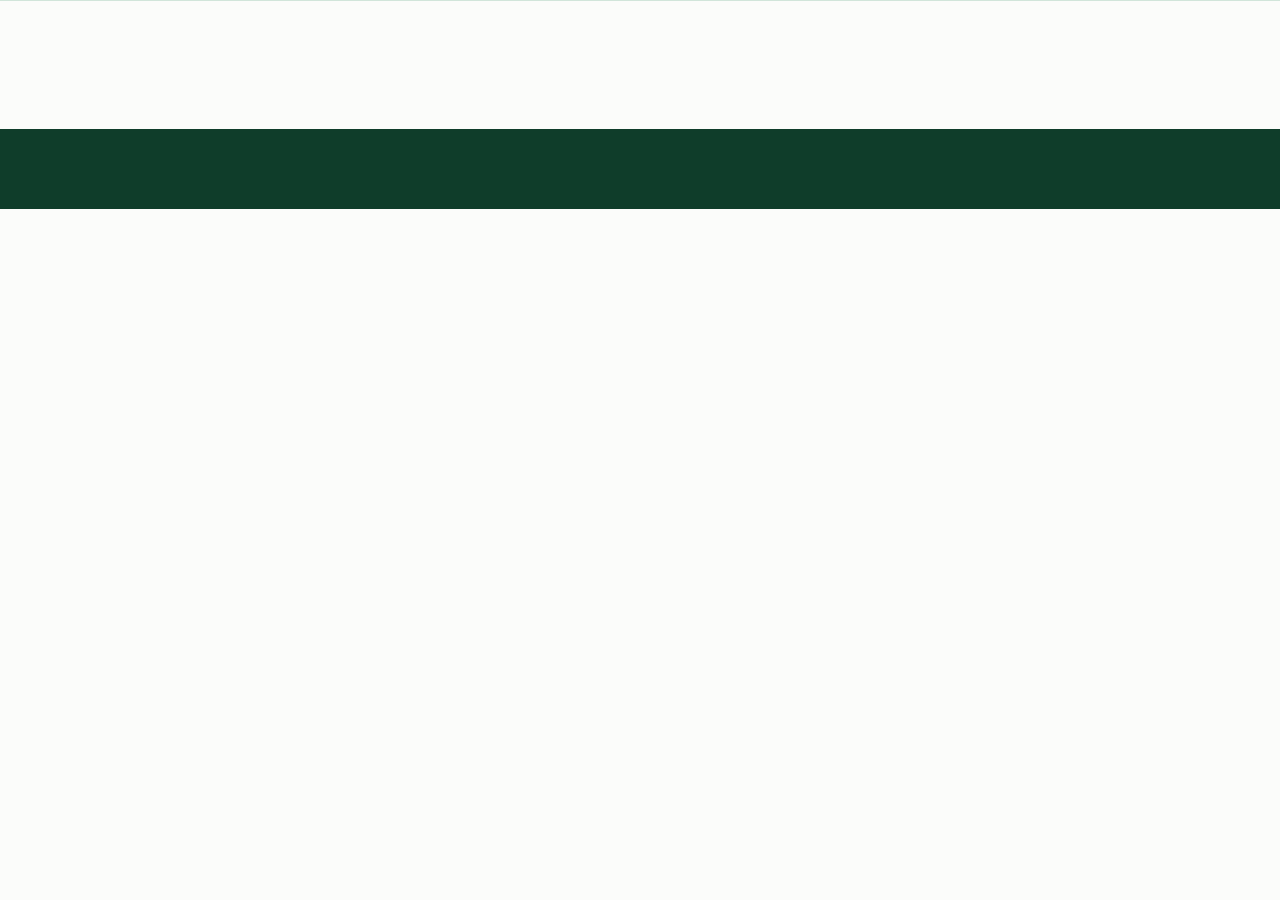
==== about.html @ fba76904 "Add files via upload" ====
<!doctype html><html lang="id"><head><meta charset="utf-8"><meta name="viewport" content="width=device-width,initial-scale=1"><meta name="theme-color" content="#0f3d2a"><link rel="preconnect" href="https://fonts.googleapis.com"><link rel="preconnect" href="https://fonts.gstatic.com" crossorigin><link rel="stylesheet" href="https://fonts.googleapis.com/css2?family=Bricolage+Grotesque:wght@600;800&family=Source+Sans+3:wght@400;600;700&display=swap"><link rel="stylesheet" href="style.css"><title>Profil | LAZ SM Peduli</title></head><body data-page="about"><header id="hdr"></header>
<main class="page"><div class="wrap"><div id="profile"></div></div></main>
<footer id="ftr"></footer><script src="app.js"></script></body></html>
---- style.css ----
:root{--forest:#0f3d2a;--leaf:#2e8b57;--sun:#f4b942;--fh:"Bricolage Grotesque";--fb:"Source Sans 3";--root:16px;--paper:#fbfcfa;--mut:#5b6e63;--ink:color-mix(in srgb,var(--forest) 55%,#000);--mist:color-mix(in srgb,var(--leaf) 12%,#fff);--line:color-mix(in srgb,var(--leaf) 22%,#fff);--soft:color-mix(in srgb,var(--forest) 18%,#fff)}
html{font-size:var(--root)}
*{box-sizing:border-box}html{scroll-behavior:smooth}
body{margin:0;font:1.0625rem/1.6 var(--fb),system-ui,sans-serif;color:var(--ink);background:var(--paper)}
h1,h2,h3,.brand,.num{font-family:var(--fh),var(--fb),system-ui,sans-serif;line-height:1.1;margin:0}
a{color:inherit}a:focus-visible,button:focus-visible{outline:3px solid var(--sun);outline-offset:3px}
.wrap{max-width:1080px;margin:0 auto;padding:0 20px}
header{position:sticky;top:0;z-index:5;background:var(--paper);border-bottom:1px solid var(--line)}
.bar{display:flex;align-items:center;gap:20px;height:64px}
.brand{display:flex;align-items:center;gap:10px;font-weight:700;font-size:1.2rem;text-decoration:none;margin-right:auto}
.mark{width:22px;height:22px;background:var(--leaf);border-radius:50% 50% 50% 0;transform:rotate(-45deg)}
nav{display:flex;gap:18px}nav a{text-decoration:none;color:var(--mut);font-weight:600}
nav a:hover,nav a[aria-current]{color:var(--forest)}nav a[aria-current]{border-bottom:2px solid var(--leaf)}
.btn{display:inline-block;background:var(--sun);color:var(--forest);font-weight:700;padding:14px 26px;border-radius:999px;text-decoration:none;transition:transform .15s}
.btn:hover{transform:translateY(-2px)}.btn.small{padding:8px 18px;font-size:.95rem}
.hero{background:var(--forest);color:#fff;padding:64px 0 56px}
.hero .wrap{display:grid;grid-template-columns:1.1fr 1fr;gap:48px;align-items:center}
.hero h1{font-size:clamp(2rem,5vw,3.2rem);font-weight:700}
.hero p{color:var(--soft);max-width:46ch;margin:18px 0 28px}
.show{background:color-mix(in srgb,var(--forest) 75%,#000);border:1px solid color-mix(in srgb,var(--forest) 70%,#fff);border-radius:20px;padding:36px 28px 22px;min-height:260px;display:flex;flex-direction:column}
#slides{flex:1;position:relative;min-height:150px}
.slide{position:absolute;inset:0;opacity:0;visibility:hidden;transition:opacity .5s,visibility .5s;display:flex;flex-direction:column;justify-content:center}
.slide.on{opacity:1;visibility:visible}
.num{font-size:clamp(2.4rem,6vw,3.6rem);font-weight:800;color:var(--sun);font-variant-numeric:tabular-nums}
.lbl{color:var(--soft);margin-top:8px;font-size:1.1rem}
#dots{display:flex;gap:8px}#dots button{width:28px;height:6px;border:0;border-radius:4px;background:color-mix(in srgb,var(--forest) 60%,#fff);cursor:pointer;padding:0}
#dots button[aria-current=true]{background:var(--sun)}
section.s{padding:64px 0}section.alt{background:var(--mist)}
h2{font-size:clamp(1.6rem,3.5vw,2.2rem);margin-bottom:28px}
.steps{display:grid;grid-template-columns:repeat(3,1fr);gap:24px;list-style:none;padding:0;margin:0;counter-reset:s}
.steps li{counter-increment:s;padding-top:14px;border-top:3px solid var(--leaf)}
.steps li::before{content:counter(s);font:700 1.6rem var(--fh),sans-serif;color:var(--leaf);display:block}
.steps b{display:block;font-size:1.1rem}
.grid{display:grid;grid-template-columns:repeat(auto-fill,minmax(280px,1fr));gap:24px}
.card{background:#fff;border:1px solid var(--line);border-radius:14px;overflow:hidden}
.card img,.ph{width:100%;aspect-ratio:16/10;object-fit:cover;display:block;background:var(--mist)}
.cb{padding:18px}.cb time{color:var(--mut);font-size:.9rem}.cb h3{font-size:1.2rem;margin:6px 0 8px}.cb p{margin:0;color:var(--mut)}
.empty{grid-column:1/-1;background:#fff;border:1px dashed var(--leaf);border-radius:14px;padding:28px;color:var(--mut)}
.page{padding:56px 0 72px}.page h1{font-size:clamp(2rem,5vw,2.8rem);margin-bottom:12px}
.lead{color:var(--mut);max-width:60ch;margin-bottom:36px}
.blk{background:#fff;border:1px solid var(--line);border-radius:14px;padding:24px;margin-bottom:18px;max-width:720px}
.blk h2{font-size:1.3rem;margin-bottom:8px}.blk p{margin:0;color:var(--mut)}
footer{background:var(--forest);color:var(--soft);padding:40px 0}.foot{display:flex;flex-wrap:wrap;gap:24px 56px;justify-content:space-between}
.foot p{margin:0}.foot strong{color:#fff}.mut{color:color-mix(in srgb,var(--forest) 40%,#fff)}code{background:var(--mist);padding:1px 6px;border-radius:4px}
@media(max-width:760px){.hero .wrap,.steps{grid-template-columns:1fr}nav{gap:12px}.hero{padding:40px 0}}
@media(prefers-reduced-motion:reduce){*{transition:none!important;scroll-behavior:auto}}

a.card{display:block;text-decoration:none;color:inherit}a.card:hover h3{color:var(--leaf)}
.art{max-width:720px}.art time{color:var(--mut)}.art h1{margin:6px 0 20px}.art img{width:100%;border-radius:14px;margin:0 0 24px}
.art p{margin:0 0 1.1em}.back{display:inline-block;margin-bottom:20px;color:var(--leaf);font-weight:600;text-decoration:none}.art .src{color:var(--mut);font-size:.95rem}

.logo{height:38px;width:auto;display:block}
.art .src a{color:var(--leaf);font-weight:600}
#profile h1{margin-bottom:24px}#profile .lead{margin-top:-10px}.blk p+p{margin-top:.8em}
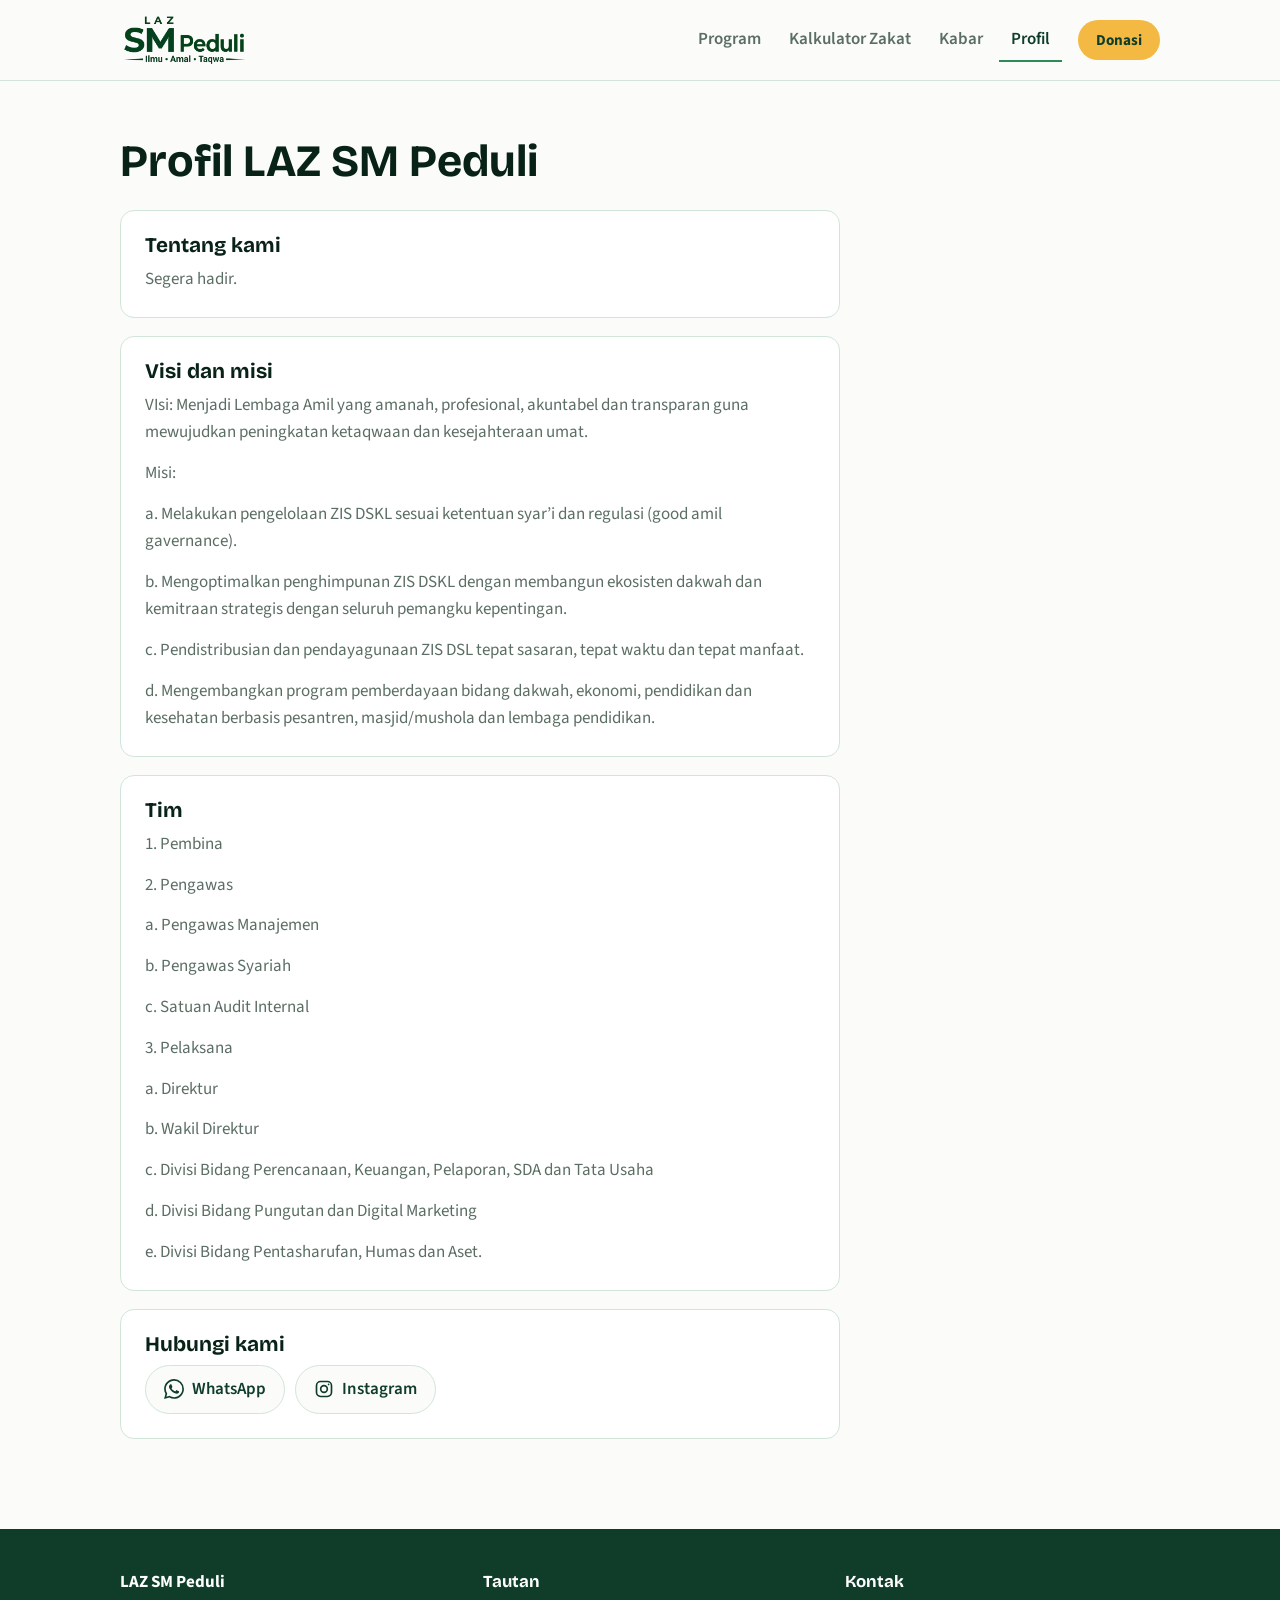
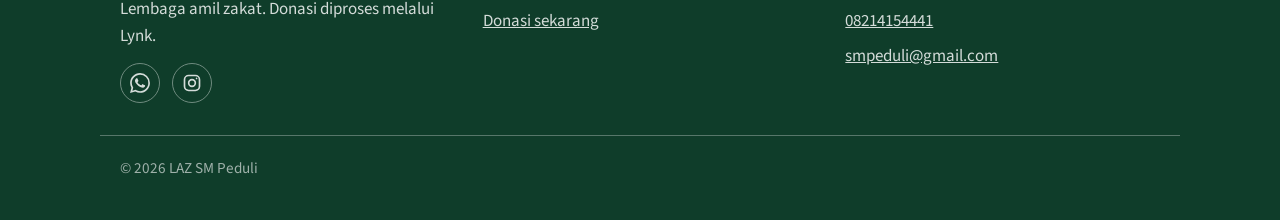
==== commit 7d7594f1: "Add files via upload" ====
--- a/about.html
+++ b/about.html
@@ -1,3 +1,3 @@
-<!doctype html><html lang="id"><head><meta charset="utf-8"><meta name="viewport" content="width=device-width,initial-scale=1"><meta name="theme-color" content="#0f3d2a"><link rel="preconnect" href="https://fonts.googleapis.com"><link rel="preconnect" href="https://fonts.gstatic.com" crossorigin><link rel="stylesheet" href="https://fonts.googleapis.com/css2?family=Bricolage+Grotesque:wght@600;800&family=Source+Sans+3:wght@400;600;700&display=swap"><link rel="stylesheet" href="style.css"><title>Profil | LAZ SM Peduli</title></head><body data-page="about"><header id="hdr"></header>
+<!doctype html><html lang="id"><head><meta charset="utf-8"><link rel="icon" type="image/png" href="/img/favicon.png"><link rel="apple-touch-icon" href="/img/favicon.png"><meta name="viewport" content="width=device-width,initial-scale=1"><meta name="theme-color" content="#0f3d2a"><link rel="preconnect" href="https://fonts.googleapis.com"><link rel="preconnect" href="https://fonts.gstatic.com" crossorigin><link rel="stylesheet" href="https://fonts.googleapis.com/css2?family=Bricolage+Grotesque:wght@600;800&family=Source+Sans+3:wght@400;600;700&display=swap"><link rel="stylesheet" href="style.css"><title>Profil | LAZ SM Peduli</title></head><body data-page="about"><header id="hdr"></header>
 <main class="page"><div class="wrap"><div id="profile"></div></div></main>
 <footer id="ftr"></footer><script src="app.js"></script></body></html>
--- a/style.css
+++ b/style.css
@@ -4,13 +4,11 @@
 body{margin:0;font:1.0625rem/1.6 var(--fb),system-ui,sans-serif;color:var(--ink);background:var(--paper)}
 h1,h2,h3,.brand,.num{font-family:var(--fh),var(--fb),system-ui,sans-serif;line-height:1.1;margin:0}
 a{color:inherit}a:focus-visible,button:focus-visible{outline:3px solid var(--sun);outline-offset:3px}
-.wrap{max-width:1080px;margin:0 auto;padding:0 20px}
+.wrap{max-width:var(--wrap,1080px);margin:0 auto;padding:0 20px}
 header{position:sticky;top:0;z-index:5;background:var(--paper);border-bottom:1px solid var(--line)}
-.bar{display:flex;align-items:center;gap:20px;height:64px}
+.bar{display:flex;align-items:center;gap:16px;min-height:calc(var(--logo-h,56px) + 24px)}
 .brand{display:flex;align-items:center;gap:10px;font-weight:700;font-size:1.2rem;text-decoration:none;margin-right:auto}
 .mark{width:22px;height:22px;background:var(--leaf);border-radius:50% 50% 50% 0;transform:rotate(-45deg)}
-nav{display:flex;gap:18px}nav a{text-decoration:none;color:var(--mut);font-weight:600}
-nav a:hover,nav a[aria-current]{color:var(--forest)}nav a[aria-current]{border-bottom:2px solid var(--leaf)}
 .btn{display:inline-block;background:var(--sun);color:var(--forest);font-weight:700;padding:14px 26px;border-radius:999px;text-decoration:none;transition:transform .15s}
 .btn:hover{transform:translateY(-2px)}.btn.small{padding:8px 18px;font-size:.95rem}
 .hero{background:var(--forest);color:#fff;padding:64px 0 56px}
@@ -40,15 +38,86 @@
 .lead{color:var(--mut);max-width:60ch;margin-bottom:36px}
 .blk{background:#fff;border:1px solid var(--line);border-radius:14px;padding:24px;margin-bottom:18px;max-width:720px}
 .blk h2{font-size:1.3rem;margin-bottom:8px}.blk p{margin:0;color:var(--mut)}
-footer{background:var(--forest);color:var(--soft);padding:40px 0}.foot{display:flex;flex-wrap:wrap;gap:24px 56px;justify-content:space-between}
+footer{background:var(--forest);color:var(--soft);padding:40px 0}.foot{display:grid;grid-template-columns:repeat(auto-fit,minmax(220px,1fr));gap:32px 48px}
 .foot p{margin:0}.foot strong{color:#fff}.mut{color:color-mix(in srgb,var(--forest) 40%,#fff)}code{background:var(--mist);padding:1px 6px;border-radius:4px}
-@media(max-width:760px){.hero .wrap,.steps{grid-template-columns:1fr}nav{gap:12px}.hero{padding:40px 0}}
+@media(max-width:760px){.hero .wrap,.steps{grid-template-columns:1fr}.hero{padding:40px 0}}
 @media(prefers-reduced-motion:reduce){*{transition:none!important;scroll-behavior:auto}}
 
 a.card{display:block;text-decoration:none;color:inherit}a.card:hover h3{color:var(--leaf)}
 .art{max-width:720px}.art time{color:var(--mut)}.art h1{margin:6px 0 20px}.art img{width:100%;border-radius:14px;margin:0 0 24px}
 .art p{margin:0 0 1.1em}.back{display:inline-block;margin-bottom:20px;color:var(--leaf);font-weight:600;text-decoration:none}.art .src{color:var(--mut);font-size:.95rem}
 
-.logo{height:38px;width:auto;display:block}
+.logo{height:var(--logo-h,56px);width:auto;max-width:60vw;display:block}
 .art .src a{color:var(--leaf);font-weight:600}
 #profile h1{margin-bottom:24px}#profile .lead{margin-top:-10px}.blk p+p{margin-top:.8em}
+.soc{display:flex;flex-wrap:wrap;gap:10px;margin-top:6px}.soc a{display:inline-flex;align-items:center;gap:8px;padding:10px 18px;border:1px solid var(--line);border-radius:999px;background:var(--paper);text-decoration:none;font-weight:600;color:var(--forest)}.soc a:hover{border-color:var(--leaf);color:var(--leaf)}.soc svg{width:20px;height:20px;flex:none}
+nav ul{list-style:none;margin:0;padding:0;display:flex;gap:4px;align-items:center}nav li{position:relative}
+nav a,nav .dd>button{font:inherit;font-weight:600;color:var(--mut);background:none;border:0;padding:8px 12px;cursor:pointer;text-decoration:none;display:inline-flex;gap:4px;align-items:center;border-radius:8px}
+nav a:hover,nav .dd>button:hover,nav a[aria-current]{color:var(--forest)}nav a[aria-current]{box-shadow:inset 0 -2px 0 var(--leaf);border-radius:0}
+.chev{flex:none;display:block;width:16px;height:16px;transition:transform .15s}.dd.open .chev{transform:rotate(180deg)}
+nav .sub{position:absolute;top:100%;left:0;min-width:210px;background:#fff;border:1px solid var(--line);border-radius:12px;padding:6px;box-shadow:0 12px 30px rgba(0,0,0,.12);display:none;flex-direction:column;align-items:stretch;gap:0;z-index:10}
+nav .sub a{display:block;white-space:nowrap;border-radius:8px;box-shadow:none;padding:10px 12px}nav .sub a:hover{background:var(--mist)}
+.dd.open>.sub{display:flex}@media(hover:hover) and (min-width:961px){.dd:hover>.sub{display:flex}}
+.burger{display:none;width:44px;height:44px;border:1px solid var(--line);border-radius:10px;background:none;cursor:pointer;flex-direction:column;align-items:center;justify-content:center;gap:5px;padding:0}
+.burger span{width:20px;height:2px;background:var(--forest);display:block}
+@media(max-width:960px){.burger{display:flex}.logo{height:min(var(--logo-h,56px),52px)}.bar{min-height:calc(min(var(--logo-h,56px),52px) + 20px)}
+nav{display:none;position:absolute;left:0;right:0;top:100%;background:var(--paper);border-bottom:1px solid var(--line);padding:8px 20px 16px;max-height:75vh;overflow:auto}
+header.menu-open nav{display:block}nav ul{flex-direction:column;align-items:stretch;gap:0}nav a,nav .dd>button{width:100%;padding:13px 6px;justify-content:space-between;border-radius:0}
+nav a[aria-current]{box-shadow:none;color:var(--leaf)}nav .sub{position:static;box-shadow:none;border:0;border-left:2px solid var(--line);border-radius:0;margin-left:8px;padding:0}}
+.fsoc{display:flex;gap:12px;margin-top:12px}.fsoc a{width:40px;height:40px;border-radius:50%;border:1px solid color-mix(in srgb,var(--forest) 60%,#fff);display:grid;place-items:center;color:#fff}
+.fsoc a:hover{background:var(--sun);color:var(--forest);border-color:var(--sun)}.fsoc svg{width:20px;height:20px}
+.fcol p{margin:0 0 .6em}.fcol h4{margin:0 0 12px;color:#fff;font-family:var(--fh),var(--fb),sans-serif;font-size:1.05rem}
+.fcol ul{list-style:none;margin:0;padding:0;display:grid;gap:8px}.fcol li{white-space:pre-line}.fcol a{color:var(--soft)}.fcol a:hover{color:var(--sun)}
+.fbot{margin-top:32px;padding-top:20px;border-top:1px solid color-mix(in srgb,var(--forest) 70%,#fff);color:color-mix(in srgb,var(--forest) 40%,#fff);font-size:.95rem}
+.progs{display:grid;grid-template-columns:repeat(auto-fit,minmax(220px,1fr));gap:36px 32px}
+.pitem{position:relative;display:block;text-decoration:none;color:inherit}
+.phead{position:relative;display:flex;align-items:center;gap:10px;padding-left:0;font:700 1.7rem var(--fh),sans-serif;color:var(--leaf)}.phead img{height:44px;width:auto}
+.pdesc{display:block;margin-top:8px;color:var(--mut)}.pmore{display:inline-block;margin-top:14px;color:var(--leaf);font-weight:700}.pitem:hover .pmore{text-decoration:underline}
+.chips{display:flex;flex-wrap:wrap;gap:10px;margin:0 0 8px}.chips a{padding:8px 18px;border:1px solid var(--line);border-radius:999px;text-decoration:none;font-weight:600;color:var(--forest);background:#fff}.chips a:hover{border-color:var(--leaf);color:var(--leaf)}
+.psec{padding-top:40px;scroll-margin-top:calc(var(--logo-h,56px) + 40px)}.psec h2{margin-bottom:6px}.pdesc2{margin:0 0 20px;color:var(--mut);max-width:60ch}.pgrid .cb h3{margin:0}
+
+/* Kalkulator zakat */
+#kz h1{font-size:clamp(2rem,5vw,2.8rem);margin-bottom:12px}
+#kz .kcard{background:#fff;border:1px solid var(--line);border-radius:20px;padding:24px;max-width:860px;box-shadow:0 8px 30px rgba(15,61,42,.08)}
+#kz .tabs{display:flex;gap:8px;flex-wrap:wrap;margin-bottom:16px}
+#kz .tab{border:1px solid var(--line);background:var(--mist);color:var(--ink);padding:10px 18px;border-radius:999px;font:inherit;font-weight:600;cursor:pointer}
+#kz .tab[aria-selected=true]{background:var(--forest);color:#fff;border-color:var(--forest)}
+#kz .tab.g[aria-selected=true]{background:var(--leaf);border-color:var(--leaf)}
+#kz .ksub .tab{padding:7px 14px;font-size:.92rem}
+#kz .desc{color:var(--mut);margin:0 0 18px}
+#kz .kgrid{display:grid;grid-template-columns:1fr 1fr;gap:14px}
+@media(max-width:640px){#kz .kgrid{grid-template-columns:1fr}#kz .kcard{padding:18px}}
+#kz label{display:block;font-weight:600;font-size:.95rem;margin-bottom:4px}
+#kz .hint{font-weight:400;color:var(--mut);font-size:.82rem;display:block}
+#kz .inp{display:flex;align-items:center;border:1px solid var(--line);border-radius:12px;background:#fff;overflow:hidden}
+#kz .inp:focus-within{outline:3px solid var(--sun)}
+#kz .inp span{padding:0 12px;color:var(--mut);background:var(--mist);align-self:stretch;display:flex;align-items:center;font-size:.9rem}
+#kz .inp input{border:0;flex:1;min-width:0;padding:12px;font:inherit;outline:0;background:transparent}
+#kz .full{grid-column:1/-1}
+#kz .check{display:flex;gap:10px;align-items:flex-start;background:var(--mist);padding:12px 14px;border-radius:12px;cursor:pointer}
+#kz .check input{width:20px;height:20px;margin-top:2px;accent-color:var(--leaf)}
+#kz .methods{margin-bottom:6px;display:flex;gap:8px;flex-wrap:wrap}
+#kz .methods label{display:flex;gap:8px;align-items:center;border:1px solid var(--line);padding:9px 14px;border-radius:12px;margin:0;cursor:pointer}
+#kz .methods input{accent-color:var(--leaf)}
+#kz .actions{display:flex;gap:10px;margin-top:20px;flex-wrap:wrap}
+#kz .kbtn{display:inline-block;background:var(--sun);color:var(--forest);font-weight:700;padding:13px 26px;border-radius:999px;border:0;font:inherit;font-weight:700;cursor:pointer;text-decoration:none}
+#kz .kbtn.ghost{background:transparent;border:1px solid var(--line);color:var(--ink)}
+#kz .res{margin-top:22px;border-radius:18px;background:var(--forest);color:#fff;padding:22px}
+#kz .st{display:inline-block;font-size:.85rem;font-weight:700;padding:4px 12px;border-radius:999px;background:var(--sun);color:var(--forest)}
+#kz .st.no{background:#fff}
+#kz .rows{margin:14px 0 0;display:grid;gap:6px}
+#kz .row{display:flex;justify-content:space-between;gap:12px;border-bottom:1px solid color-mix(in srgb,var(--forest) 70%,#fff);padding-bottom:6px;font-size:.95rem}
+#kz .row b{font-variant-numeric:tabular-nums;text-align:right}
+#kz .big{font-family:var(--fh),var(--fb),sans-serif;font-size:clamp(2rem,6vw,2.8rem);font-weight:800;color:var(--sun);font-variant-numeric:tabular-nums;margin-top:12px}
+#kz .msg{margin:6px 0 0;color:#cfe3d7;font-size:.95rem}
+#kz .copy{margin-top:14px;background:var(--sun);color:var(--forest);border:0;font:inherit;font-weight:700;padding:10px 20px;border-radius:999px;cursor:pointer}
+#kz .doa{margin-top:18px;background:var(--mist);border:1px solid var(--line);border-radius:18px;padding:20px;text-align:center}
+#kz .doa h3{font-size:1.05rem;margin-bottom:10px}
+#kz .ar{font-family:"Amiri",serif;font-size:1.9rem;line-height:2.1;direction:rtl;margin:6px 0}
+#kz .lat{font-style:italic;color:var(--mut);margin:0}
+#kz .kart{margin:4px 0 14px;font-size:.95rem}
+#kz .knisab,#kz .kfoot{color:var(--mut);font-size:.88rem;max-width:860px;margin:18px 0 0}
+.zlink{display:inline-block;margin-top:10px;font-weight:700;color:var(--leaf)}
+
+/* Kartu program: gambar persegi 1:1 seperti di Lynk */
+.pgrid .card img,.pgrid .card .ph{aspect-ratio:1/1}
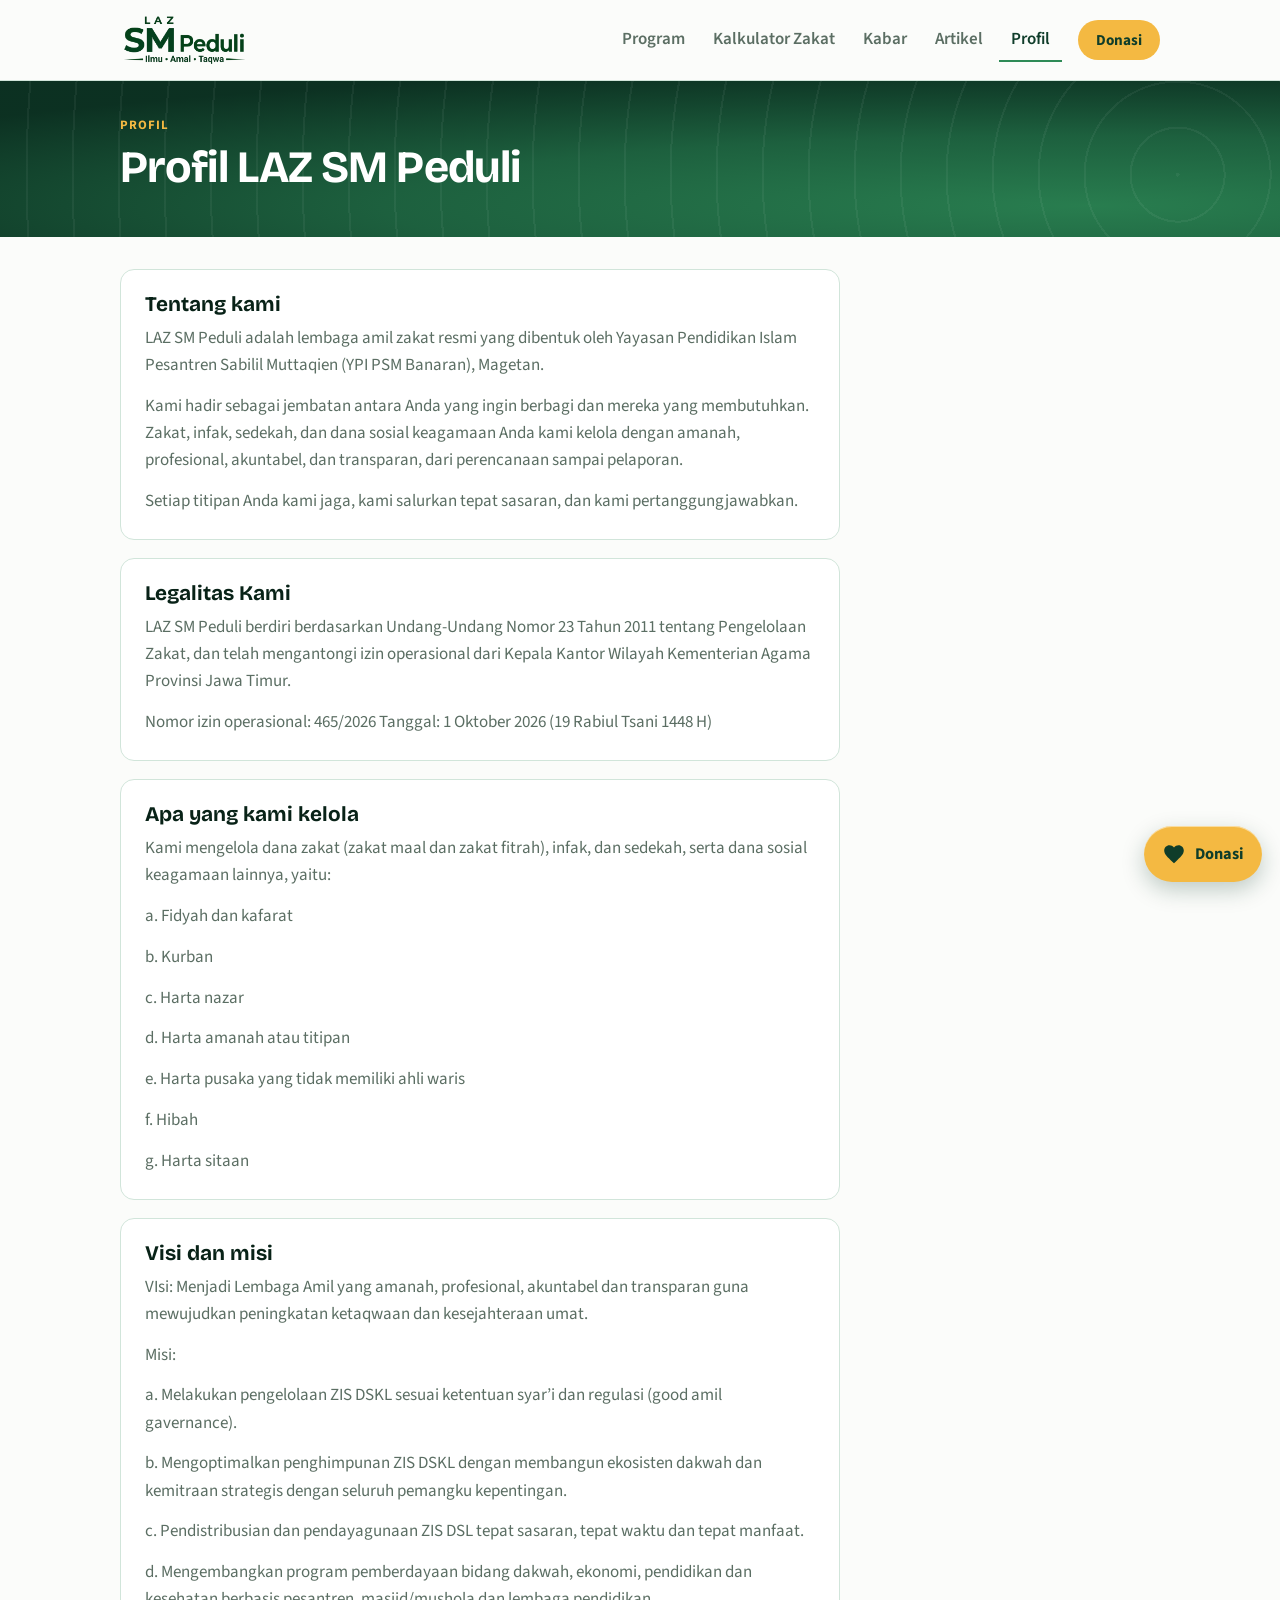
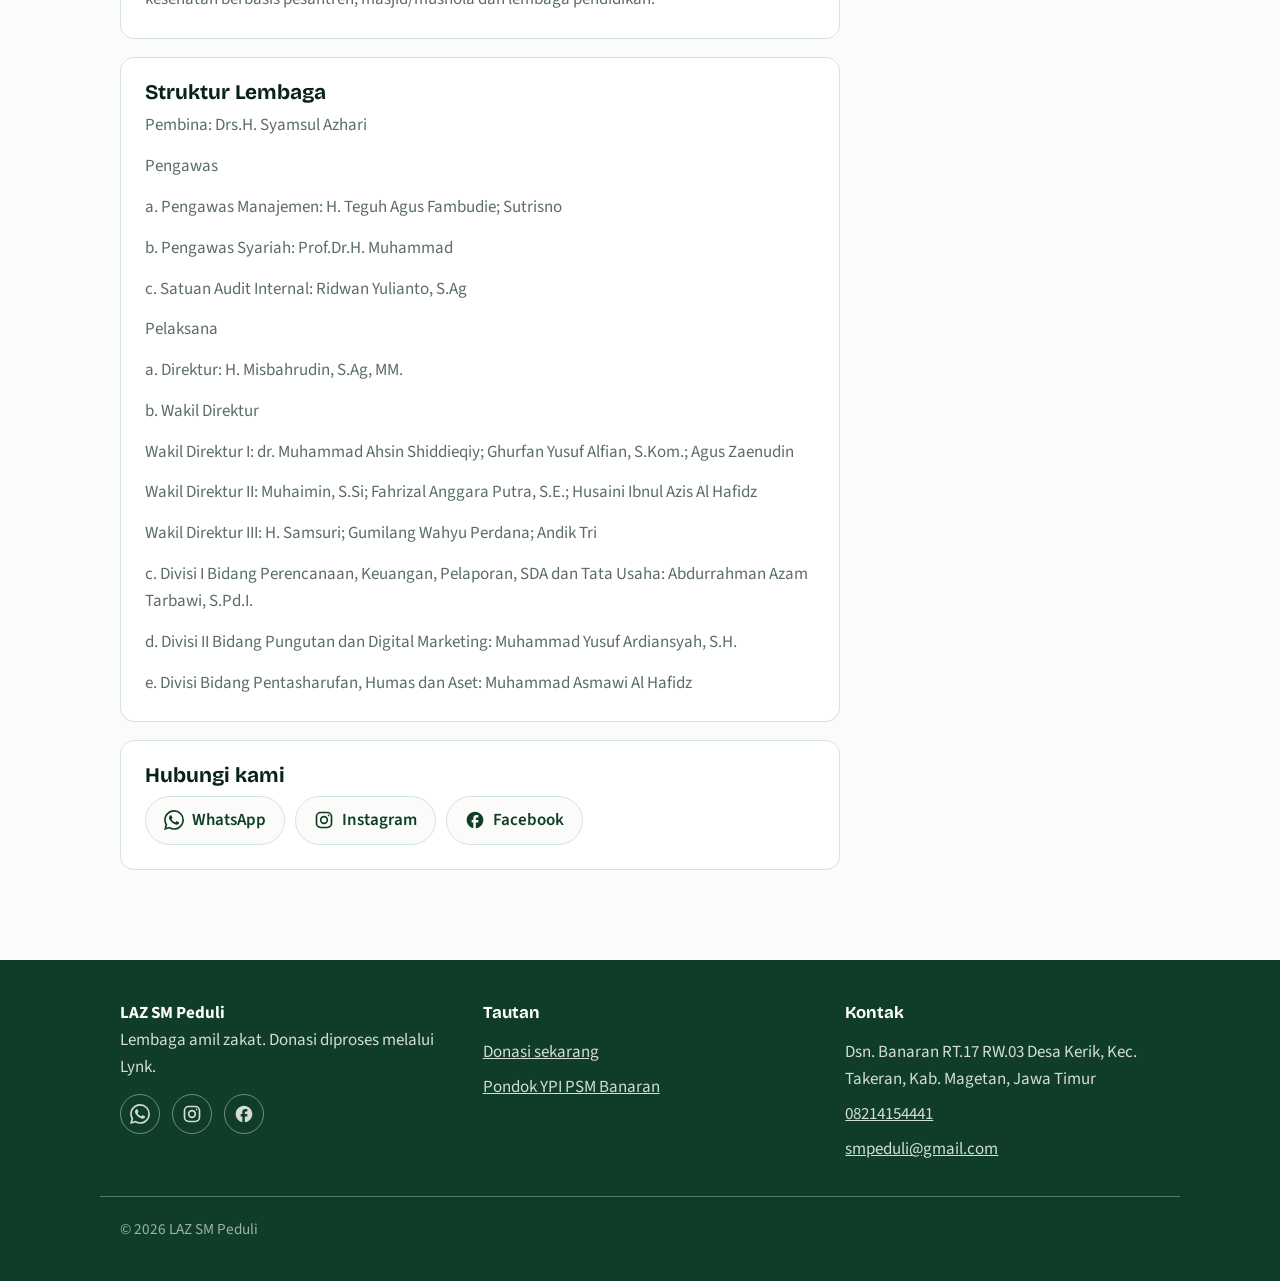
==== commit dc468801: "Add files via upload" ====
--- a/about.html
+++ b/about.html
@@ -1,3 +1,3 @@
-<!doctype html><html lang="id"><head><meta charset="utf-8"><link rel="icon" type="image/png" href="/img/favicon.png"><link rel="apple-touch-icon" href="/img/favicon.png"><meta name="viewport" content="width=device-width,initial-scale=1"><meta name="theme-color" content="#0f3d2a"><link rel="preconnect" href="https://fonts.googleapis.com"><link rel="preconnect" href="https://fonts.gstatic.com" crossorigin><link rel="stylesheet" href="https://fonts.googleapis.com/css2?family=Bricolage+Grotesque:wght@600;800&family=Source+Sans+3:wght@400;600;700&display=swap"><link rel="stylesheet" href="style.css"><title>Profil | LAZ SM Peduli</title></head><body data-page="about"><header id="hdr"></header>
+<!doctype html><html lang="id"><head><meta charset="utf-8"><link rel="icon" type="image/png" href="/img/favicon.png"><link rel="apple-touch-icon" href="/img/favicon.png"><meta name="viewport" content="width=device-width,initial-scale=1"><meta name="theme-color" content="#0f3d2a"><link rel="preconnect" href="https://fonts.googleapis.com"><link rel="preconnect" href="https://fonts.gstatic.com" crossorigin><link rel="stylesheet" href="https://fonts.googleapis.com/css2?family=Bricolage+Grotesque:wght@600;800&family=Source+Sans+3:wght@400;600;700&display=swap"><link rel="stylesheet" href="style.css"><title>Profil | LAZ SM Peduli</title><meta name="description" content="Profil, visi, misi, dan struktur LAZ Sabilil Muttaqien Peduli (LAZ SM Peduli)."><link rel="canonical" href="https://lazsmpeduli.org/about"></head><body data-page="about"><header id="hdr"></header>
 <main class="page"><div class="wrap"><div id="profile"></div></div></main>
 <footer id="ftr"></footer><script src="app.js"></script></body></html>
--- a/style.css
+++ b/style.css
@@ -121,3 +121,116 @@
 
 /* Kartu program: gambar persegi 1:1 seperti di Lynk */
 .pgrid .card img,.pgrid .card .ph{aspect-ratio:1/1}
+
+/* ===== Slideshow beranda ===== */
+.hs{position:relative;background:var(--forest);color:#fff;isolation:isolate;overflow:hidden}
+.hs-slides{display:grid;min-height:440px}
+.hs-slide{grid-area:1/1;position:relative;display:flex;align-items:center;opacity:0;visibility:hidden;transition:opacity .9s ease,visibility .9s}
+.hs-slide.on{opacity:1;visibility:visible}
+.hs-bg{position:absolute;inset:0;z-index:-2}
+.hs-bg img{width:100%;height:100%;object-fit:cover;display:block}
+.hs-slide.g0 .hs-bg{background:radial-gradient(110% 90% at 80% 80%,#3b8a5f 0%,#1b5a3d 50%,#0c3222 100%)}
+.hs-slide.g1 .hs-bg{background:radial-gradient(120% 100% at 90% 10%,#2a6f66 0%,#164a45 50%,#0b2f2c 100%)}
+.hs-slide.g2 .hs-bg{background:radial-gradient(110% 90% at 85% 85%,#4a7f3e 0%,#245234 50%,#0e3322 100%)}
+.hs-slide.g3 .hs-bg{background:radial-gradient(110% 90% at 80% 20%,#3d7f54 0%,#1f5a3a 50%,#0d3322 100%)}
+.hs-slide:not(.has-img) .hs-bg::after{content:"";position:absolute;inset:0;background:repeating-radial-gradient(circle at 88% 50%,#ffffff0d 0 2px,transparent 2px 46px)}
+.hs-shade{position:absolute;inset:0;z-index:-1;background:linear-gradient(90deg,#0a2a1ce6 0%,#0a2a1ca6 45%,#0a2a1c1a 100%)}
+.hs-slide:not(.has-img) .hs-shade{display:none}
+.hs-copy{padding:56px 20px 96px;max-width:660px;margin-left:max(0px,calc((100vw - var(--wrap,1080px))/2))}
+.hs-eb{display:inline-block;font-size:.8rem;font-weight:700;letter-spacing:.08em;text-transform:uppercase;color:var(--sun);margin-bottom:12px}
+.hs-copy h2{font-size:clamp(2rem,4.4vw,3.1rem);line-height:1.08;font-weight:800;letter-spacing:-.02em;margin:0;text-wrap:balance}
+.hs-copy p{margin:14px 0 0;font-size:1.1rem;color:#e3efe8;max-width:52ch}
+.hs-btn{display:inline-block;margin-top:22px;background:var(--sun);color:var(--forest);font-weight:700;padding:13px 26px;border-radius:999px;text-decoration:none;transition:transform .15s}
+.hs-btn:hover{transform:translateY(-2px)}
+.hs-goal{margin-top:18px;max-width:420px}
+.hs-goal .t{display:flex;justify-content:space-between;gap:12px;font-size:.95rem;margin-bottom:8px;flex-wrap:wrap}
+.hs-goal .t b{color:var(--sun);font-variant-numeric:tabular-nums}
+.hs-goal .bar{height:10px;border-radius:999px;background:#ffffff30;overflow:hidden}
+.hs-goal .bar i{display:block;height:100%;background:var(--sun);border-radius:999px}
+.hs-ctrl{position:absolute;left:0;right:0;bottom:0;z-index:2;display:flex;align-items:center;gap:10px;padding:0 20px 62px;margin-left:max(0px,calc((100vw - var(--wrap,1080px))/2))}
+.hs-dots{display:flex;gap:8px}
+.hs-dots button{position:relative;width:36px;height:6px;border:0;border-radius:999px;background:#ffffff40;cursor:pointer;padding:0;overflow:hidden}
+.hs-dots button i{position:absolute;inset:0;width:0;background:var(--sun)}
+.hs-dots button.on i{width:100%}
+.hs-dots button.on.run i{animation:hsfill var(--dur,6.5s) linear forwards}
+@keyframes hsfill{from{width:0}to{width:100%}}
+.hs-pp,.hs-arr{width:34px;height:34px;border-radius:50%;border:1px solid #ffffff55;background:#ffffff1a;color:#fff;cursor:pointer;font-size:.9rem;line-height:1;padding:0}
+.hs.single .hs-ctrl{display:none}.hs.single .hs-copy{padding-bottom:84px}
+.hs-dots button:focus-visible,.hs-pp:focus-visible,.hs-arr:focus-visible{outline:3px solid var(--sun);outline-offset:2px}
+@media(max-width:640px){
+  .hs-slides{min-height:480px}.hs-copy{padding:36px 18px 100px}.hs-copy p{font-size:1rem}
+  .hs-ctrl{padding:0 18px 56px}.hs-arr{display:none}
+  .hs-shade{background:linear-gradient(180deg,#0a2a1c99 0%,#0a2a1cd9 100%)}
+}
+/* Strip angka */
+.sn{position:relative;z-index:3;width:min(calc(100% - 40px),calc(var(--wrap,1080px) - 40px));margin:-44px auto 0;background:#fff;border:1px solid var(--line);border-radius:18px;display:grid;grid-template-columns:repeat(var(--n,3),1fr);box-shadow:0 10px 30px #0f3d2a1f}
+.sn[hidden]{display:none}
+.sn-i{padding:22px 24px;min-width:0}.sn-i+.sn-i{border-left:1px solid var(--line)}
+.sn-num{font-family:var(--fh),var(--fb),sans-serif;font-weight:800;color:var(--forest);font-size:var(--stat,1.4rem);line-height:1.05;letter-spacing:-.02em;font-variant-numeric:tabular-nums;white-space:nowrap}
+.sn-num.money::first-letter{color:var(--leaf)}
+.sn-lab{margin-top:6px;color:var(--mut);font-weight:600}
+@media(max-width:900px){.sn-num{font-size:min(var(--stat,1.4rem),2.6rem)}}
+@media(max-width:640px){
+  .sn{grid-template-columns:1fr;width:calc(100% - 24px);margin-top:-36px}
+  .sn-i{display:flex;align-items:baseline;justify-content:space-between;gap:12px;padding:13px 16px}
+  .sn-i+.sn-i{border-left:0;border-top:1px solid var(--line)}
+  .sn-lab{order:1;margin:0;font-size:.92rem;line-height:1.25;flex:1 1 40%;min-width:0}
+  .sn-num{order:2;font-size:min(var(--stat,1.4rem),1.7rem);white-space:normal;overflow-wrap:anywhere;text-align:right;flex:0 1 58%}
+}
+.sn.stack{grid-template-columns:1fr;width:calc(100% - 24px);margin-top:-36px}
+.sn.stack .sn-i{display:flex;align-items:baseline;justify-content:space-between;gap:12px;padding:13px 16px}
+.sn.stack .sn-i+.sn-i{border-left:0;border-top:1px solid var(--line)}
+.sn.stack .sn-lab{order:1;margin:0;font-size:.92rem;line-height:1.25;flex:1 1 40%;min-width:0}
+.sn.stack .sn-num{order:2;font-size:min(var(--stat,1.4rem),1.7rem);white-space:normal;overflow-wrap:anywhere;text-align:right;flex:0 1 58%}
+/* Tombol Donasi melayang */
+.fab{position:fixed;bottom:calc(18px + env(safe-area-inset-bottom,0px));z-index:20;display:inline-flex;align-items:center;justify-content:center;gap:9px;min-width:56px;height:56px;padding:0 18px;border-radius:999px;background:var(--sun);color:var(--forest);font-family:var(--fb),system-ui,sans-serif;font-weight:700;font-size:1.02rem;text-decoration:none;box-shadow:0 8px 22px #0f3d2a40,0 1px 0 #ffffff80 inset;transition:transform .18s,box-shadow .18s}
+.fab.r{right:max(18px,env(safe-area-inset-right,0px))}.fab.l{left:max(18px,env(safe-area-inset-left,0px))}
+.fab:hover{transform:translateY(-2px);box-shadow:0 12px 26px #0f3d2a4d}
+.fab:focus-visible{outline:3px solid var(--forest);outline-offset:3px}
+.fab svg{width:24px;height:24px;flex:none}.fab.round{width:56px;padding:0}
+.art .ah{font-size:1.35rem;margin:1.4em 0 .5em}
+@media(prefers-reduced-motion:reduce){.hs-slide,.fab{transition:none}.hs-dots button.on.run i{animation:none;width:100%}}
+
+/* Pita hijau halaman dalam */
+.pband{position:relative;isolation:isolate;overflow:hidden;background:var(--forest);color:#fff;padding:34px 0 44px}
+.pband::before{content:"";position:absolute;inset:0;z-index:-1;background:radial-gradient(110% 90% at 85% 80%,color-mix(in srgb,var(--leaf) 82%,var(--forest)) 0%,color-mix(in srgb,var(--leaf) 45%,var(--forest)) 50%,color-mix(in srgb,var(--forest) 80%,#000) 100%)}
+.pband::after{content:"";position:absolute;inset:0;z-index:-1;background:repeating-radial-gradient(circle at 92% 60%,#ffffff0d 0 2px,transparent 2px 46px)}
+.pband .pb-eb{display:block;font-size:.8rem;font-weight:700;letter-spacing:.08em;text-transform:uppercase;color:var(--sun);margin-bottom:8px}
+.pband h1{margin:0!important;font-size:clamp(2rem,5vw,2.8rem)!important;color:#fff;letter-spacing:-.02em;text-wrap:balance}
+.pband .lead{margin:10px 0 0!important;color:#d6e8de!important;max-width:60ch}
+.page.has-band{padding-top:0}.page.has-band>.wrap{padding-top:32px}.page.has-band>.pband+.wrap{padding-top:32px}
+/* Tracker goal di kartu program */
+.card .tr{margin-top:12px}.card .tr .bar{height:8px;border-radius:999px;background:var(--mist);overflow:hidden}
+.card .tr .bar i{display:block;height:100%;background:var(--leaf);border-radius:999px}
+.card .tr .t{display:flex;justify-content:space-between;gap:8px;font-size:.85rem;color:var(--mut);margin-top:6px;flex-wrap:wrap}.card .tr .t b{color:var(--forest)}
+.card .tr .bar,.hs-goal .bar{display:block;min-height:0;gap:0}
+
+/* Slide program/artikel: poster kotak di kanan */
+.hs-pic{position:absolute;right:max(20px,calc((100vw - var(--wrap,1080px))/2 + 20px));top:50%;transform:translateY(-50%) translateY(-14px);width:min(340px,30vw);aspect-ratio:1/1;border-radius:18px;overflow:hidden;box-shadow:0 18px 40px #00000066,0 0 0 4px #ffffff22}
+.hs-pic img{width:100%;height:100%;object-fit:cover;display:block}
+.hs-slide.has-pic .hs-copy{max-width:min(600px,calc(100% - 400px))}
+@media(max-width:640px){
+  .hs-slide.has-pic{flex-direction:column;justify-content:center;align-items:stretch}
+  .hs-slide.has-pic .hs-copy{max-width:none;padding-top:14px}
+  .hs-pic{position:static;transform:none;order:-1;width:min(60%,210px);margin:24px auto 0}
+}
+
+/* Header pintar */
+header{transition:transform .25s ease}
+header.hide{transform:translateY(-100%)}
+@media(prefers-reduced-motion:reduce){header{transition:none}}
+
+/* ===== Artikel: kategori, pencarian, muat lebih banyak ===== */
+.art .back{display:block;width:fit-content}
+.ktag{display:inline-block;background:var(--mist);color:var(--leaf);font-weight:700;font-size:.8rem;line-height:1.5;padding:2px 10px;border-radius:999px;margin:0 8px 6px 0}
+.art .ktag{margin-bottom:8px}
+.atools{display:flex;gap:12px;flex-wrap:wrap;align-items:center;margin:0 0 18px}
+.achips{display:flex;gap:8px;flex-wrap:wrap;flex:1 1 auto}
+.achips button{border:1.5px solid var(--leaf);background:transparent;color:var(--forest);padding:8px 16px;border-radius:999px;font:700 .95rem var(--fb),system-ui,sans-serif;cursor:pointer}
+.achips button[aria-pressed=true]{background:var(--leaf);color:#fff}
+.achips small{opacity:.75;margin-left:4px;font-weight:600}
+.asearch{flex:0 1 260px;min-width:0;width:100%;max-width:300px;padding:10px 14px;border:1.5px solid var(--line);border-radius:999px;background:#fff;color:var(--ink);font:1rem var(--fb),system-ui,sans-serif}
+.qhint{color:var(--mut);font-size:.95rem;margin:-6px 0 14px}.qhint:empty{display:none}.qhint b{color:var(--leaf)}
+.amore{display:flex;flex-direction:column;align-items:center;gap:8px;margin:28px 0 0;color:var(--mut)}.amore:empty{display:none}
+.amore button{background:var(--sun);color:var(--forest);border:0;font:700 1rem var(--fb),system-ui,sans-serif;padding:13px 28px;border-radius:999px;cursor:pointer}
+.fcol .fl{margin:2px 0 8px;font-size:.95rem}
